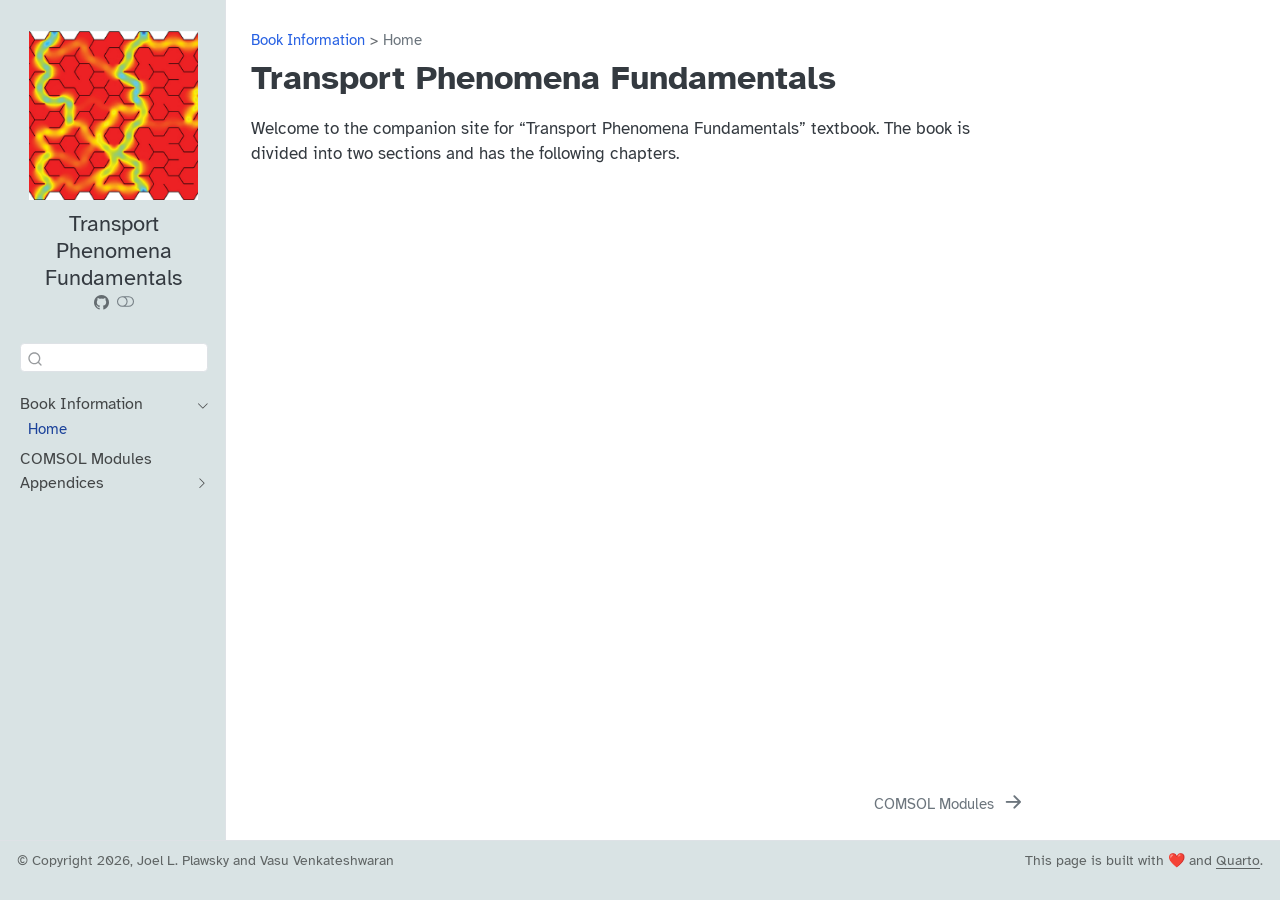
==== index.html @ 92546855 "Deploying to gh-pages from @ TPF-Lab/textbook-companion-site@2891cf1b7a66e565ce8bdfca5b2ec8065f972e6" ====
<!DOCTYPE html>
<html xmlns="http://www.w3.org/1999/xhtml" lang="en" xml:lang="en"><head>

<meta charset="utf-8">
<meta name="generator" content="quarto-1.8.27">

<meta name="viewport" content="width=device-width, initial-scale=1.0, user-scalable=yes">


<title>Transport Phenomena Fundamentals</title>
<style>
code{white-space: pre-wrap;}
span.smallcaps{font-variant: small-caps;}
div.columns{display: flex; gap: min(4vw, 1.5em);}
div.column{flex: auto; overflow-x: auto;}
div.hanging-indent{margin-left: 1.5em; text-indent: -1.5em;}
ul.task-list{list-style: none;}
ul.task-list li input[type="checkbox"] {
  width: 0.8em;
  margin: 0 0.8em 0.2em -1em; /* quarto-specific, see https://github.com/quarto-dev/quarto-cli/issues/4556 */ 
  vertical-align: middle;
}
</style>


<script src="site_libs/quarto-nav/quarto-nav.js"></script>
<script src="site_libs/clipboard/clipboard.min.js"></script>
<script src="site_libs/quarto-search/autocomplete.umd.js"></script>
<script src="site_libs/quarto-search/fuse.min.js"></script>
<script src="site_libs/quarto-search/quarto-search.js"></script>
<meta name="quarto:offset" content="./">
<link href="./comsol-modules.html" rel="next">
<script src="site_libs/quarto-html/quarto.js" type="module"></script>
<script src="site_libs/quarto-html/tabsets/tabsets.js" type="module"></script>
<script src="site_libs/quarto-html/axe/axe-check.js" type="module"></script>
<script src="site_libs/quarto-html/popper.min.js"></script>
<script src="site_libs/quarto-html/tippy.umd.min.js"></script>
<script src="site_libs/quarto-html/anchor.min.js"></script>
<link href="site_libs/quarto-html/tippy.css" rel="stylesheet">
<link href="site_libs/quarto-html/quarto-syntax-highlighting-ed96de9b727972fe78a7b5d16c58bf87.css" rel="stylesheet" class="quarto-color-scheme" id="quarto-text-highlighting-styles">
<link href="site_libs/quarto-html/quarto-syntax-highlighting-dark-4d9afe2b8d18ee9fa5d0d57b5ed4214d.css" rel="stylesheet" class="quarto-color-scheme quarto-color-alternate" id="quarto-text-highlighting-styles">
<link href="site_libs/quarto-html/quarto-syntax-highlighting-ed96de9b727972fe78a7b5d16c58bf87.css" rel="stylesheet" class="quarto-color-scheme-extra" id="quarto-text-highlighting-styles">
<script src="site_libs/bootstrap/bootstrap.min.js"></script>
<link href="site_libs/bootstrap/bootstrap-icons.css" rel="stylesheet">
<link href="site_libs/bootstrap/bootstrap-c2522142cf1666709ed52864dadb5257.min.css" rel="stylesheet" append-hash="true" class="quarto-color-scheme" id="quarto-bootstrap" data-mode="light">
<link href="site_libs/bootstrap/bootstrap-dark-dd92f38795a11cc44db09f8826508d7a.min.css" rel="stylesheet" append-hash="true" class="quarto-color-scheme quarto-color-alternate" id="quarto-bootstrap" data-mode="dark">
<link href="site_libs/bootstrap/bootstrap-c2522142cf1666709ed52864dadb5257.min.css" rel="stylesheet" append-hash="true" class="quarto-color-scheme-extra" id="quarto-bootstrap" data-mode="light">
<script id="quarto-search-options" type="application/json">{
  "location": "sidebar",
  "copy-button": false,
  "collapse-after": 3,
  "panel-placement": "start",
  "type": "textbox",
  "limit": 50,
  "keyboard-shortcut": [
    "f",
    "/",
    "s"
  ],
  "show-item-context": false,
  "language": {
    "search-no-results-text": "No results",
    "search-matching-documents-text": "matching documents",
    "search-copy-link-title": "Copy link to search",
    "search-hide-matches-text": "Hide additional matches",
    "search-more-match-text": "more match in this document",
    "search-more-matches-text": "more matches in this document",
    "search-clear-button-title": "Clear",
    "search-text-placeholder": "",
    "search-detached-cancel-button-title": "Cancel",
    "search-submit-button-title": "Submit",
    "search-label": "Search"
  }
}</script>


<meta property="og:title" content="Transport Phenomena Fundamentals">
<meta property="og:description" content="Companion website for Transport Phenomena Fundamentals textbook.">
<meta property="og:site_name" content="Transport Phenomena Fundamentals">
</head>

<body class="nav-sidebar docked quarto-light"><script id="quarto-html-before-body" type="application/javascript">
    const toggleBodyColorMode = (bsSheetEl) => {
      const mode = bsSheetEl.getAttribute("data-mode");
      const bodyEl = window.document.querySelector("body");
      if (mode === "dark") {
        bodyEl.classList.add("quarto-dark");
        bodyEl.classList.remove("quarto-light");
      } else {
        bodyEl.classList.add("quarto-light");
        bodyEl.classList.remove("quarto-dark");
      }
    }
    const toggleBodyColorPrimary = () => {
      const bsSheetEl = window.document.querySelector("link#quarto-bootstrap:not([rel=disabled-stylesheet])");
      if (bsSheetEl) {
        toggleBodyColorMode(bsSheetEl);
      }
    }
    const setColorSchemeToggle = (alternate) => {
      const toggles = window.document.querySelectorAll('.quarto-color-scheme-toggle');
      for (let i=0; i < toggles.length; i++) {
        const toggle = toggles[i];
        if (toggle) {
          if (alternate) {
            toggle.classList.add("alternate");
          } else {
            toggle.classList.remove("alternate");
          }
        }
      }
    };
    const toggleColorMode = (alternate) => {
      // Switch the stylesheets
      const primaryStylesheets = window.document.querySelectorAll('link.quarto-color-scheme:not(.quarto-color-alternate)');
      const alternateStylesheets = window.document.querySelectorAll('link.quarto-color-scheme.quarto-color-alternate');
      manageTransitions('#quarto-margin-sidebar .nav-link', false);
      if (alternate) {
        // note: dark is layered on light, we don't disable primary!
        enableStylesheet(alternateStylesheets);
        for (const sheetNode of alternateStylesheets) {
          if (sheetNode.id === "quarto-bootstrap") {
            toggleBodyColorMode(sheetNode);
          }
        }
      } else {
        disableStylesheet(alternateStylesheets);
        enableStylesheet(primaryStylesheets)
        toggleBodyColorPrimary();
      }
      manageTransitions('#quarto-margin-sidebar .nav-link', true);
      // Switch the toggles
      setColorSchemeToggle(alternate)
      // Hack to workaround the fact that safari doesn't
      // properly recolor the scrollbar when toggling (#1455)
      if (navigator.userAgent.indexOf('Safari') > 0 && navigator.userAgent.indexOf('Chrome') == -1) {
        manageTransitions("body", false);
        window.scrollTo(0, 1);
        setTimeout(() => {
          window.scrollTo(0, 0);
          manageTransitions("body", true);
        }, 40);
      }
    }
    const disableStylesheet = (stylesheets) => {
      for (let i=0; i < stylesheets.length; i++) {
        const stylesheet = stylesheets[i];
        stylesheet.rel = 'disabled-stylesheet';
      }
    }
    const enableStylesheet = (stylesheets) => {
      for (let i=0; i < stylesheets.length; i++) {
        const stylesheet = stylesheets[i];
        if(stylesheet.rel !== 'stylesheet') { // for Chrome, which will still FOUC without this check
          stylesheet.rel = 'stylesheet';
        }
      }
    }
    const manageTransitions = (selector, allowTransitions) => {
      const els = window.document.querySelectorAll(selector);
      for (let i=0; i < els.length; i++) {
        const el = els[i];
        if (allowTransitions) {
          el.classList.remove('notransition');
        } else {
          el.classList.add('notransition');
        }
      }
    }
    const isFileUrl = () => {
      return window.location.protocol === 'file:';
    }
    const hasAlternateSentinel = () => {
      let styleSentinel = getColorSchemeSentinel();
      if (styleSentinel !== null) {
        return styleSentinel === "alternate";
      } else {
        return false;
      }
    }
    const setStyleSentinel = (alternate) => {
      const value = alternate ? "alternate" : "default";
      if (!isFileUrl()) {
        window.localStorage.setItem("quarto-color-scheme", value);
      } else {
        localAlternateSentinel = value;
      }
    }
    const getColorSchemeSentinel = () => {
      if (!isFileUrl()) {
        const storageValue = window.localStorage.getItem("quarto-color-scheme");
        return storageValue != null ? storageValue : localAlternateSentinel;
      } else {
        return localAlternateSentinel;
      }
    }
    const toggleGiscusIfUsed = (isAlternate, darkModeDefault) => {
      const baseTheme = document.querySelector('#giscus-base-theme')?.value ?? 'light';
      const alternateTheme = document.querySelector('#giscus-alt-theme')?.value ?? 'dark';
      let newTheme = '';
      if(authorPrefersDark) {
        newTheme = isAlternate ? baseTheme : alternateTheme;
      } else {
        newTheme = isAlternate ? alternateTheme : baseTheme;
      }
      const changeGiscusTheme = () => {
        // From: https://github.com/giscus/giscus/issues/336
        const sendMessage = (message) => {
          const iframe = document.querySelector('iframe.giscus-frame');
          if (!iframe) return;
          iframe.contentWindow.postMessage({ giscus: message }, 'https://giscus.app');
        }
        sendMessage({
          setConfig: {
            theme: newTheme
          }
        });
      }
      const isGiscussLoaded = window.document.querySelector('iframe.giscus-frame') !== null;
      if (isGiscussLoaded) {
        changeGiscusTheme();
      }
    };
    const authorPrefersDark = false;
    const darkModeDefault = authorPrefersDark;
      document.querySelector('link#quarto-text-highlighting-styles.quarto-color-scheme-extra').rel = 'disabled-stylesheet';
      document.querySelector('link#quarto-bootstrap.quarto-color-scheme-extra').rel = 'disabled-stylesheet';
    let localAlternateSentinel = darkModeDefault ? 'alternate' : 'default';
    // Dark / light mode switch
    window.quartoToggleColorScheme = () => {
      // Read the current dark / light value
      let toAlternate = !hasAlternateSentinel();
      toggleColorMode(toAlternate);
      setStyleSentinel(toAlternate);
      toggleGiscusIfUsed(toAlternate, darkModeDefault);
      window.dispatchEvent(new Event('resize'));
    };
    // Switch to dark mode if need be
    if (hasAlternateSentinel()) {
      toggleColorMode(true);
    } else {
      toggleColorMode(false);
    }
  </script>

<div id="quarto-search-results"></div>
  <header id="quarto-header" class="headroom fixed-top">
  <nav class="quarto-secondary-nav">
    <div class="container-fluid d-flex">
      <button type="button" class="quarto-btn-toggle btn" data-bs-toggle="collapse" role="button" data-bs-target=".quarto-sidebar-collapse-item" aria-controls="quarto-sidebar" aria-expanded="false" aria-label="Toggle sidebar navigation" onclick="if (window.quartoToggleHeadroom) { window.quartoToggleHeadroom(); }">
        <i class="bi bi-layout-text-sidebar-reverse"></i>
      </button>
        <nav class="quarto-page-breadcrumbs" aria-label="breadcrumb"><ol class="breadcrumb"><li class="breadcrumb-item"><a href="./index.html">Book Information</a></li><li class="breadcrumb-item"><a href="./index.html">Home</a></li></ol></nav>
        <a class="flex-grow-1" role="navigation" data-bs-toggle="collapse" data-bs-target=".quarto-sidebar-collapse-item" aria-controls="quarto-sidebar" aria-expanded="false" aria-label="Toggle sidebar navigation" onclick="if (window.quartoToggleHeadroom) { window.quartoToggleHeadroom(); }">      
        </a>
      <button type="button" class="btn quarto-search-button" aria-label="Search" onclick="window.quartoOpenSearch();">
        <i class="bi bi-search"></i>
      </button>
    </div>
  </nav>
</header>
<!-- content -->
<div id="quarto-content" class="quarto-container page-columns page-rows-contents page-layout-article">
<!-- sidebar -->
  <nav id="quarto-sidebar" class="sidebar collapse collapse-horizontal quarto-sidebar-collapse-item sidebar-navigation docked overflow-auto">
    <div class="pt-lg-2 mt-2 text-center sidebar-header sidebar-header-stacked">
      <a href="./index.html" class="sidebar-logo-link">
      <img src="./images/logo.png" alt="" class="sidebar-logo light-content py-0 d-lg-inline d-none">
      <img src="./images/logo.png" alt="" class="sidebar-logo dark-content py-0 d-lg-inline d-none">
      </a>
    <div class="sidebar-title mb-0 py-0">
      <a href="./">Transport Phenomena Fundamentals</a> 
        <div class="sidebar-tools-main">
    <a href="https://github.com/TPF-Lab/textbook-companion-site" title="GitHub Site" class="quarto-navigation-tool px-1" aria-label="GitHub Site"><i class="bi bi-github"></i></a>
  <a href="" class="quarto-color-scheme-toggle quarto-navigation-tool  px-1" onclick="window.quartoToggleColorScheme(); return false;" title="Toggle dark mode"><i class="bi"></i></a>
</div>
    </div>
      </div>
        <div class="mt-2 flex-shrink-0 align-items-center">
        <div class="sidebar-search">
        <div id="quarto-search" class="" title="Search"></div>
        </div>
        </div>
    <div class="sidebar-menu-container"> 
    <ul class="list-unstyled mt-1">
        <li class="sidebar-item sidebar-item-section">
      <div class="sidebar-item-container"> 
            <a class="sidebar-item-text sidebar-link text-start" data-bs-toggle="collapse" data-bs-target="#quarto-sidebar-section-1" role="navigation" aria-expanded="true">
 <span class="menu-text">Book Information</span></a>
          <a class="sidebar-item-toggle text-start" data-bs-toggle="collapse" data-bs-target="#quarto-sidebar-section-1" role="navigation" aria-expanded="true" aria-label="Toggle section">
            <i class="bi bi-chevron-right ms-2"></i>
          </a> 
      </div>
      <ul id="quarto-sidebar-section-1" class="collapse list-unstyled sidebar-section depth1 show">  
          <li class="sidebar-item">
  <div class="sidebar-item-container"> 
  <a href="./index.html" class="sidebar-item-text sidebar-link active">
 <span class="menu-text">Home</span></a>
  </div>
</li>
      </ul>
  </li>
        <li class="sidebar-item">
  <div class="sidebar-item-container"> 
  <a href="./comsol-modules.html" class="sidebar-item-text sidebar-link">
 <span class="menu-text">COMSOL Modules</span></a>
  </div>
</li>
        <li class="sidebar-item sidebar-item-section">
      <div class="sidebar-item-container"> 
            <a class="sidebar-item-text sidebar-link text-start collapsed" data-bs-toggle="collapse" data-bs-target="#quarto-sidebar-section-2" role="navigation" aria-expanded="false">
 <span class="menu-text">Appendices</span></a>
          <a class="sidebar-item-toggle text-start collapsed" data-bs-toggle="collapse" data-bs-target="#quarto-sidebar-section-2" role="navigation" aria-expanded="false" aria-label="Toggle section">
            <i class="bi bi-chevron-right ms-2"></i>
          </a> 
      </div>
      <ul id="quarto-sidebar-section-2" class="collapse list-unstyled sidebar-section depth1 ">  
          <li class="sidebar-item">
  <div class="sidebar-item-container"> 
  <a href="./appendices/appendix-a.html" class="sidebar-item-text sidebar-link">
 <span class="menu-text">Appendix A - Test Appendix</span></a>
  </div>
</li>
      </ul>
  </li>
    </ul>
    </div>
</nav>
<div id="quarto-sidebar-glass" class="quarto-sidebar-collapse-item" data-bs-toggle="collapse" data-bs-target=".quarto-sidebar-collapse-item"></div>
<!-- margin-sidebar -->
    <div id="quarto-margin-sidebar" class="sidebar margin-sidebar zindex-bottom">
        
    </div>
<!-- main -->
<main class="content" id="quarto-document-content">


<header id="title-block-header" class="quarto-title-block default"><nav class="quarto-page-breadcrumbs quarto-title-breadcrumbs d-none d-lg-block" aria-label="breadcrumb"><ol class="breadcrumb"><li class="breadcrumb-item"><a href="./index.html">Book Information</a></li><li class="breadcrumb-item"><a href="./index.html">Home</a></li></ol></nav>
<div class="quarto-title">
<h1 class="title">Transport Phenomena Fundamentals</h1>
</div>



<div class="quarto-title-meta">

    
  
    
  </div>
  


</header>


<p>Welcome to the companion site for “Transport Phenomena Fundamentals” textbook. The book is divided into two sections and has the following chapters.</p>
<!-- ::: column-screen-inset-right -->
<!-- |  Chap                           | Date                          | -->
<!-- |:-------------------------------:|-------------------------------| -->
<!-- |  [1](/chapters/chapter-1.html)  |                               | -->
<!-- |  [2](/chapters/chapter-2.html)  |                               | -->
<!-- |  [3](/chapters/chapter-3.html)  |                               | -->
<!-- |  [4](/chapters/chapter-4.html)  |                               | -->
<!-- |  [5](/chapters/chapter-5.html)  |                               | -->
<!-- |  [6](/chapters/chapter-6.html)  |                               | -->
<!-- |  [7](/chapters/chapter-7.html)  |                               | -->
<!-- |  [8](/chapters/chapter-8.html)  |                               | -->
<!-- |  [9](/chapters/chapter-9.html)  |                               | -->
<!-- | [10](/chapters/chapter-10.html) |                               | -->
<!-- | [11](/chapters/chapter-11.html) |                               | -->
<!-- | [12](/chapters/chapter-12.html) |                               | -->
<!-- | [13](/chapters/chapter-13.html) |                               | -->
<!-- | [14](/chapters/chapter-14.html) |                               | -->
<!-- | [15](/chapters/chapter-15.html) |                               | -->
<!-- | [16](/chapters/chapter-16.html) |                               | -->



</main> <!-- /main -->
<script id="quarto-html-after-body" type="application/javascript">
  window.document.addEventListener("DOMContentLoaded", function (event) {
    // Ensure there is a toggle, if there isn't float one in the top right
    if (window.document.querySelector('.quarto-color-scheme-toggle') === null) {
      const a = window.document.createElement('a');
      a.classList.add('top-right');
      a.classList.add('quarto-color-scheme-toggle');
      a.href = "";
      a.onclick = function() { try { window.quartoToggleColorScheme(); } catch {} return false; };
      const i = window.document.createElement("i");
      i.classList.add('bi');
      a.appendChild(i);
      window.document.body.appendChild(a);
    }
    setColorSchemeToggle(hasAlternateSentinel())
    const icon = "";
    const anchorJS = new window.AnchorJS();
    anchorJS.options = {
      placement: 'right',
      icon: icon
    };
    anchorJS.add('.anchored');
    const isCodeAnnotation = (el) => {
      for (const clz of el.classList) {
        if (clz.startsWith('code-annotation-')) {                     
          return true;
        }
      }
      return false;
    }
    const onCopySuccess = function(e) {
      // button target
      const button = e.trigger;
      // don't keep focus
      button.blur();
      // flash "checked"
      button.classList.add('code-copy-button-checked');
      var currentTitle = button.getAttribute("title");
      button.setAttribute("title", "Copied!");
      let tooltip;
      if (window.bootstrap) {
        button.setAttribute("data-bs-toggle", "tooltip");
        button.setAttribute("data-bs-placement", "left");
        button.setAttribute("data-bs-title", "Copied!");
        tooltip = new bootstrap.Tooltip(button, 
          { trigger: "manual", 
            customClass: "code-copy-button-tooltip",
            offset: [0, -8]});
        tooltip.show();    
      }
      setTimeout(function() {
        if (tooltip) {
          tooltip.hide();
          button.removeAttribute("data-bs-title");
          button.removeAttribute("data-bs-toggle");
          button.removeAttribute("data-bs-placement");
        }
        button.setAttribute("title", currentTitle);
        button.classList.remove('code-copy-button-checked');
      }, 1000);
      // clear code selection
      e.clearSelection();
    }
    const getTextToCopy = function(trigger) {
      const outerScaffold = trigger.parentElement.cloneNode(true);
      const codeEl = outerScaffold.querySelector('code');
      for (const childEl of codeEl.children) {
        if (isCodeAnnotation(childEl)) {
          childEl.remove();
        }
      }
      return codeEl.innerText;
    }
    const clipboard = new window.ClipboardJS('.code-copy-button:not([data-in-quarto-modal])', {
      text: getTextToCopy
    });
    clipboard.on('success', onCopySuccess);
    if (window.document.getElementById('quarto-embedded-source-code-modal')) {
      const clipboardModal = new window.ClipboardJS('.code-copy-button[data-in-quarto-modal]', {
        text: getTextToCopy,
        container: window.document.getElementById('quarto-embedded-source-code-modal')
      });
      clipboardModal.on('success', onCopySuccess);
    }
      var localhostRegex = new RegExp(/^(?:http|https):\/\/localhost\:?[0-9]*\//);
      var mailtoRegex = new RegExp(/^mailto:/);
        var filterRegex = new RegExp("https:\/\/tpf-site\.github\.io\/website\/");
      var isInternal = (href) => {
          return filterRegex.test(href) || localhostRegex.test(href) || mailtoRegex.test(href);
      }
      // Inspect non-navigation links and adorn them if external
     var links = window.document.querySelectorAll('a[href]:not(.nav-link):not(.navbar-brand):not(.toc-action):not(.sidebar-link):not(.sidebar-item-toggle):not(.pagination-link):not(.no-external):not([aria-hidden]):not(.dropdown-item):not(.quarto-navigation-tool):not(.about-link)');
      for (var i=0; i<links.length; i++) {
        const link = links[i];
        if (!isInternal(link.href)) {
          // undo the damage that might have been done by quarto-nav.js in the case of
          // links that we want to consider external
          if (link.dataset.originalHref !== undefined) {
            link.href = link.dataset.originalHref;
          }
        }
      }
    function tippyHover(el, contentFn, onTriggerFn, onUntriggerFn) {
      const config = {
        allowHTML: true,
        maxWidth: 500,
        delay: 100,
        arrow: false,
        appendTo: function(el) {
            return el.parentElement;
        },
        interactive: true,
        interactiveBorder: 10,
        theme: 'quarto',
        placement: 'bottom-start',
      };
      if (contentFn) {
        config.content = contentFn;
      }
      if (onTriggerFn) {
        config.onTrigger = onTriggerFn;
      }
      if (onUntriggerFn) {
        config.onUntrigger = onUntriggerFn;
      }
      window.tippy(el, config); 
    }
    const noterefs = window.document.querySelectorAll('a[role="doc-noteref"]');
    for (var i=0; i<noterefs.length; i++) {
      const ref = noterefs[i];
      tippyHover(ref, function() {
        // use id or data attribute instead here
        let href = ref.getAttribute('data-footnote-href') || ref.getAttribute('href');
        try { href = new URL(href).hash; } catch {}
        const id = href.replace(/^#\/?/, "");
        const note = window.document.getElementById(id);
        if (note) {
          return note.innerHTML;
        } else {
          return "";
        }
      });
    }
    const xrefs = window.document.querySelectorAll('a.quarto-xref');
    const processXRef = (id, note) => {
      // Strip column container classes
      const stripColumnClz = (el) => {
        el.classList.remove("page-full", "page-columns");
        if (el.children) {
          for (const child of el.children) {
            stripColumnClz(child);
          }
        }
      }
      stripColumnClz(note)
      if (id === null || id.startsWith('sec-')) {
        // Special case sections, only their first couple elements
        const container = document.createElement("div");
        if (note.children && note.children.length > 2) {
          container.appendChild(note.children[0].cloneNode(true));
          for (let i = 1; i < note.children.length; i++) {
            const child = note.children[i];
            if (child.tagName === "P" && child.innerText === "") {
              continue;
            } else {
              container.appendChild(child.cloneNode(true));
              break;
            }
          }
          if (window.Quarto?.typesetMath) {
            window.Quarto.typesetMath(container);
          }
          return container.innerHTML
        } else {
          if (window.Quarto?.typesetMath) {
            window.Quarto.typesetMath(note);
          }
          return note.innerHTML;
        }
      } else {
        // Remove any anchor links if they are present
        const anchorLink = note.querySelector('a.anchorjs-link');
        if (anchorLink) {
          anchorLink.remove();
        }
        if (window.Quarto?.typesetMath) {
          window.Quarto.typesetMath(note);
        }
        if (note.classList.contains("callout")) {
          return note.outerHTML;
        } else {
          return note.innerHTML;
        }
      }
    }
    for (var i=0; i<xrefs.length; i++) {
      const xref = xrefs[i];
      tippyHover(xref, undefined, function(instance) {
        instance.disable();
        let url = xref.getAttribute('href');
        let hash = undefined; 
        if (url.startsWith('#')) {
          hash = url;
        } else {
          try { hash = new URL(url).hash; } catch {}
        }
        if (hash) {
          const id = hash.replace(/^#\/?/, "");
          const note = window.document.getElementById(id);
          if (note !== null) {
            try {
              const html = processXRef(id, note.cloneNode(true));
              instance.setContent(html);
            } finally {
              instance.enable();
              instance.show();
            }
          } else {
            // See if we can fetch this
            fetch(url.split('#')[0])
            .then(res => res.text())
            .then(html => {
              const parser = new DOMParser();
              const htmlDoc = parser.parseFromString(html, "text/html");
              const note = htmlDoc.getElementById(id);
              if (note !== null) {
                const html = processXRef(id, note);
                instance.setContent(html);
              } 
            }).finally(() => {
              instance.enable();
              instance.show();
            });
          }
        } else {
          // See if we can fetch a full url (with no hash to target)
          // This is a special case and we should probably do some content thinning / targeting
          fetch(url)
          .then(res => res.text())
          .then(html => {
            const parser = new DOMParser();
            const htmlDoc = parser.parseFromString(html, "text/html");
            const note = htmlDoc.querySelector('main.content');
            if (note !== null) {
              // This should only happen for chapter cross references
              // (since there is no id in the URL)
              // remove the first header
              if (note.children.length > 0 && note.children[0].tagName === "HEADER") {
                note.children[0].remove();
              }
              const html = processXRef(null, note);
              instance.setContent(html);
            } 
          }).finally(() => {
            instance.enable();
            instance.show();
          });
        }
      }, function(instance) {
      });
    }
        let selectedAnnoteEl;
        const selectorForAnnotation = ( cell, annotation) => {
          let cellAttr = 'data-code-cell="' + cell + '"';
          let lineAttr = 'data-code-annotation="' +  annotation + '"';
          const selector = 'span[' + cellAttr + '][' + lineAttr + ']';
          return selector;
        }
        const selectCodeLines = (annoteEl) => {
          const doc = window.document;
          const targetCell = annoteEl.getAttribute("data-target-cell");
          const targetAnnotation = annoteEl.getAttribute("data-target-annotation");
          const annoteSpan = window.document.querySelector(selectorForAnnotation(targetCell, targetAnnotation));
          const lines = annoteSpan.getAttribute("data-code-lines").split(",");
          const lineIds = lines.map((line) => {
            return targetCell + "-" + line;
          })
          let top = null;
          let height = null;
          let parent = null;
          if (lineIds.length > 0) {
              //compute the position of the single el (top and bottom and make a div)
              const el = window.document.getElementById(lineIds[0]);
              top = el.offsetTop;
              height = el.offsetHeight;
              parent = el.parentElement.parentElement;
            if (lineIds.length > 1) {
              const lastEl = window.document.getElementById(lineIds[lineIds.length - 1]);
              const bottom = lastEl.offsetTop + lastEl.offsetHeight;
              height = bottom - top;
            }
            if (top !== null && height !== null && parent !== null) {
              // cook up a div (if necessary) and position it 
              let div = window.document.getElementById("code-annotation-line-highlight");
              if (div === null) {
                div = window.document.createElement("div");
                div.setAttribute("id", "code-annotation-line-highlight");
                div.style.position = 'absolute';
                parent.appendChild(div);
              }
              div.style.top = top - 2 + "px";
              div.style.height = height + 4 + "px";
              div.style.left = 0;
              let gutterDiv = window.document.getElementById("code-annotation-line-highlight-gutter");
              if (gutterDiv === null) {
                gutterDiv = window.document.createElement("div");
                gutterDiv.setAttribute("id", "code-annotation-line-highlight-gutter");
                gutterDiv.style.position = 'absolute';
                const codeCell = window.document.getElementById(targetCell);
                const gutter = codeCell.querySelector('.code-annotation-gutter');
                gutter.appendChild(gutterDiv);
              }
              gutterDiv.style.top = top - 2 + "px";
              gutterDiv.style.height = height + 4 + "px";
            }
            selectedAnnoteEl = annoteEl;
          }
        };
        const unselectCodeLines = () => {
          const elementsIds = ["code-annotation-line-highlight", "code-annotation-line-highlight-gutter"];
          elementsIds.forEach((elId) => {
            const div = window.document.getElementById(elId);
            if (div) {
              div.remove();
            }
          });
          selectedAnnoteEl = undefined;
        };
          // Handle positioning of the toggle
      window.addEventListener(
        "resize",
        throttle(() => {
          elRect = undefined;
          if (selectedAnnoteEl) {
            selectCodeLines(selectedAnnoteEl);
          }
        }, 10)
      );
      function throttle(fn, ms) {
      let throttle = false;
      let timer;
        return (...args) => {
          if(!throttle) { // first call gets through
              fn.apply(this, args);
              throttle = true;
          } else { // all the others get throttled
              if(timer) clearTimeout(timer); // cancel #2
              timer = setTimeout(() => {
                fn.apply(this, args);
                timer = throttle = false;
              }, ms);
          }
        };
      }
        // Attach click handler to the DT
        const annoteDls = window.document.querySelectorAll('dt[data-target-cell]');
        for (const annoteDlNode of annoteDls) {
          annoteDlNode.addEventListener('click', (event) => {
            const clickedEl = event.target;
            if (clickedEl !== selectedAnnoteEl) {
              unselectCodeLines();
              const activeEl = window.document.querySelector('dt[data-target-cell].code-annotation-active');
              if (activeEl) {
                activeEl.classList.remove('code-annotation-active');
              }
              selectCodeLines(clickedEl);
              clickedEl.classList.add('code-annotation-active');
            } else {
              // Unselect the line
              unselectCodeLines();
              clickedEl.classList.remove('code-annotation-active');
            }
          });
        }
    const findCites = (el) => {
      const parentEl = el.parentElement;
      if (parentEl) {
        const cites = parentEl.dataset.cites;
        if (cites) {
          return {
            el,
            cites: cites.split(' ')
          };
        } else {
          return findCites(el.parentElement)
        }
      } else {
        return undefined;
      }
    };
    var bibliorefs = window.document.querySelectorAll('a[role="doc-biblioref"]');
    for (var i=0; i<bibliorefs.length; i++) {
      const ref = bibliorefs[i];
      const citeInfo = findCites(ref);
      if (citeInfo) {
        tippyHover(citeInfo.el, function() {
          var popup = window.document.createElement('div');
          citeInfo.cites.forEach(function(cite) {
            var citeDiv = window.document.createElement('div');
            citeDiv.classList.add('hanging-indent');
            citeDiv.classList.add('csl-entry');
            var biblioDiv = window.document.getElementById('ref-' + cite);
            if (biblioDiv) {
              citeDiv.innerHTML = biblioDiv.innerHTML;
            }
            popup.appendChild(citeDiv);
          });
          return popup.innerHTML;
        });
      }
    }
  });
  </script>
<nav class="page-navigation">
  <div class="nav-page nav-page-previous">
  </div>
  <div class="nav-page nav-page-next">
      <a href="./comsol-modules.html" class="pagination-link" aria-label="COMSOL Modules">
        <span class="nav-page-text">COMSOL Modules</span> <i class="bi bi-arrow-right-short"></i>
      </a>
  </div>
</nav>
</div> <!-- /content -->
<footer class="footer">
  <div class="nav-footer">
    <div class="nav-footer-left">
<p>© Copyright 2026, Joel L. Plawsky and Vasu Venkateshwaran</p>
</div>   
    <div class="nav-footer-center">
      &nbsp;
    </div>
    <div class="nav-footer-right">
<p>This page is built with ❤️ and <a href="https://quarto.org/">Quarto</a>.</p>
</div>
  </div>
</footer>




</body></html>
---- site_libs/quarto-html/tippy.css ----
.tippy-box[data-animation=fade][data-state=hidden]{opacity:0}[data-tippy-root]{max-width:calc(100vw - 10px)}.tippy-box{position:relative;background-color:#333;color:#fff;border-radius:4px;font-size:14px;line-height:1.4;white-space:normal;outline:0;transition-property:transform,visibility,opacity}.tippy-box[data-placement^=top]>.tippy-arrow{bottom:0}.tippy-box[data-placement^=top]>.tippy-arrow:before{bottom:-7px;left:0;border-width:8px 8px 0;border-top-color:initial;transform-origin:center top}.tippy-box[data-placement^=bottom]>.tippy-arrow{top:0}.tippy-box[data-placement^=bottom]>.tippy-arrow:before{top:-7px;left:0;border-width:0 8px 8px;border-bottom-color:initial;transform-origin:center bottom}.tippy-box[data-placement^=left]>.tippy-arrow{right:0}.tippy-box[data-placement^=left]>.tippy-arrow:before{border-width:8px 0 8px 8px;border-left-color:initial;right:-7px;transform-origin:center left}.tippy-box[data-placement^=right]>.tippy-arrow{left:0}.tippy-box[data-placement^=right]>.tippy-arrow:before{left:-7px;border-width:8px 8px 8px 0;border-right-color:initial;transform-origin:center right}.tippy-box[data-inertia][data-state=visible]{transition-timing-function:cubic-bezier(.54,1.5,.38,1.11)}.tippy-arrow{width:16px;height:16px;color:#333}.tippy-arrow:before{content:"";position:absolute;border-color:transparent;border-style:solid}.tippy-content{position:relative;padding:5px 9px;z-index:1}
---- site_libs/quarto-html/quarto-syntax-highlighting-ed96de9b727972fe78a7b5d16c58bf87.css ----
/* quarto syntax highlight colors */
:root {
  --quarto-hl-ot-color: #003B4F;
  --quarto-hl-at-color: #657422;
  --quarto-hl-ss-color: #20794D;
  --quarto-hl-an-color: #5E5E5E;
  --quarto-hl-fu-color: #4758AB;
  --quarto-hl-st-color: #20794D;
  --quarto-hl-cf-color: #003B4F;
  --quarto-hl-op-color: #5E5E5E;
  --quarto-hl-er-color: #AD0000;
  --quarto-hl-bn-color: #AD0000;
  --quarto-hl-al-color: #AD0000;
  --quarto-hl-va-color: #111111;
  --quarto-hl-bu-color: inherit;
  --quarto-hl-ex-color: inherit;
  --quarto-hl-pp-color: #AD0000;
  --quarto-hl-in-color: #5E5E5E;
  --quarto-hl-vs-color: #20794D;
  --quarto-hl-wa-color: #5E5E5E;
  --quarto-hl-do-color: #5E5E5E;
  --quarto-hl-im-color: #00769E;
  --quarto-hl-ch-color: #20794D;
  --quarto-hl-dt-color: #AD0000;
  --quarto-hl-fl-color: #AD0000;
  --quarto-hl-co-color: #5E5E5E;
  --quarto-hl-cv-color: #5E5E5E;
  --quarto-hl-cn-color: #8f5902;
  --quarto-hl-sc-color: #5E5E5E;
  --quarto-hl-dv-color: #AD0000;
  --quarto-hl-kw-color: #003B4F;
}

/* other quarto variables */
:root {
  --quarto-font-monospace: SFMono-Regular, Menlo, Monaco, Consolas, "Liberation Mono", "Courier New", monospace;
}

/* syntax highlight based on Pandoc's rules */
pre > code.sourceCode > span {
  color: #003B4F;
}

code.sourceCode > span {
  color: #003B4F;
}

div.sourceCode,
div.sourceCode pre.sourceCode {
  color: #003B4F;
}

/* Normal */
code span {
  color: #003B4F;
}

/* Alert */
code span.al {
  color: #AD0000;
  font-style: inherit;
}

/* Annotation */
code span.an {
  color: #5E5E5E;
  font-style: inherit;
}

/* Attribute */
code span.at {
  color: #657422;
  font-style: inherit;
}

/* BaseN */
code span.bn {
  color: #AD0000;
  font-style: inherit;
}

/* BuiltIn */
code span.bu {
  font-style: inherit;
}

/* ControlFlow */
code span.cf {
  color: #003B4F;
  font-weight: bold;
  font-style: inherit;
}

/* Char */
code span.ch {
  color: #20794D;
  font-style: inherit;
}

/* Constant */
code span.cn {
  color: #8f5902;
  font-style: inherit;
}

/* Comment */
code span.co {
  color: #5E5E5E;
  font-style: inherit;
}

/* CommentVar */
code span.cv {
  color: #5E5E5E;
  font-style: italic;
}

/* Documentation */
code span.do {
  color: #5E5E5E;
  font-style: italic;
}

/* DataType */
code span.dt {
  color: #AD0000;
  font-style: inherit;
}

/* DecVal */
code span.dv {
  color: #AD0000;
  font-style: inherit;
}

/* Error */
code span.er {
  color: #AD0000;
  font-style: inherit;
}

/* Extension */
code span.ex {
  font-style: inherit;
}

/* Float */
code span.fl {
  color: #AD0000;
  font-style: inherit;
}

/* Function */
code span.fu {
  color: #4758AB;
  font-style: inherit;
}

/* Import */
code span.im {
  color: #00769E;
  font-style: inherit;
}

/* Information */
code span.in {
  color: #5E5E5E;
  font-style: inherit;
}

/* Keyword */
code span.kw {
  color: #003B4F;
  font-weight: bold;
  font-style: inherit;
}

/* Operator */
code span.op {
  color: #5E5E5E;
  font-style: inherit;
}

/* Other */
code span.ot {
  color: #003B4F;
  font-style: inherit;
}

/* Preprocessor */
code span.pp {
  color: #AD0000;
  font-style: inherit;
}

/* SpecialChar */
code span.sc {
  color: #5E5E5E;
  font-style: inherit;
}

/* SpecialString */
code span.ss {
  color: #20794D;
  font-style: inherit;
}

/* String */
code span.st {
  color: #20794D;
  font-style: inherit;
}

/* Variable */
code span.va {
  color: #111111;
  font-style: inherit;
}

/* VerbatimString */
code span.vs {
  color: #20794D;
  font-style: inherit;
}

/* Warning */
code span.wa {
  color: #5E5E5E;
  font-style: italic;
}

.prevent-inlining {
  content: "</";
}

/*# sourceMappingURL=0920dd6d7437995b8cdf7429764427b1.css.map */
---- site_libs/quarto-html/quarto-syntax-highlighting-dark-4d9afe2b8d18ee9fa5d0d57b5ed4214d.css ----
/* quarto syntax highlight colors */
:root {
  --quarto-hl-al-color: #f07178;
  --quarto-hl-an-color: #d4d0ab;
  --quarto-hl-at-color: #00e0e0;
  --quarto-hl-bn-color: #d4d0ab;
  --quarto-hl-bu-color: #abe338;
  --quarto-hl-ch-color: #abe338;
  --quarto-hl-co-color: #f8f8f2;
  --quarto-hl-cv-color: #ffd700;
  --quarto-hl-cn-color: #ffd700;
  --quarto-hl-cf-color: #ffa07a;
  --quarto-hl-dt-color: #ffa07a;
  --quarto-hl-dv-color: #d4d0ab;
  --quarto-hl-do-color: #f8f8f2;
  --quarto-hl-er-color: #f07178;
  --quarto-hl-ex-color: #00e0e0;
  --quarto-hl-fl-color: #d4d0ab;
  --quarto-hl-fu-color: #ffa07a;
  --quarto-hl-im-color: #abe338;
  --quarto-hl-in-color: #d4d0ab;
  --quarto-hl-kw-color: #ffa07a;
  --quarto-hl-op-color: #ffa07a;
  --quarto-hl-ot-color: #00e0e0;
  --quarto-hl-pp-color: #dcc6e0;
  --quarto-hl-re-color: #00e0e0;
  --quarto-hl-sc-color: #abe338;
  --quarto-hl-ss-color: #abe338;
  --quarto-hl-st-color: #abe338;
  --quarto-hl-va-color: #00e0e0;
  --quarto-hl-vs-color: #abe338;
  --quarto-hl-wa-color: #dcc6e0;
}

/* other quarto variables */
:root {
  --quarto-font-monospace: SFMono-Regular, Menlo, Monaco, Consolas, "Liberation Mono", "Courier New", monospace;
}

/* syntax highlight based on Pandoc's rules */
pre > code.sourceCode > span {
  color: #f8f8f2;
}

code.sourceCode > span {
  color: #f8f8f2;
}

div.sourceCode,
div.sourceCode pre.sourceCode {
  color: #f8f8f2;
}

/* Normal */
code span {
  color: #f8f8f2;
}

/* Alert */
code span.al {
  color: #f07178;
}

/* Annotation */
code span.an {
  color: #d4d0ab;
}

/* Attribute */
code span.at {
  color: #00e0e0;
}

/* BaseN */
code span.bn {
  color: #d4d0ab;
}

/* BuiltIn */
code span.bu {
  color: #abe338;
}

/* ControlFlow */
code span.cf {
  font-weight: bold;
  color: #ffa07a;
}

/* Char */
code span.ch {
  color: #abe338;
}

/* Constant */
code span.cn {
  color: #ffd700;
}

/* Comment */
code span.co {
  font-style: italic;
  color: #f8f8f2;
}

/* CommentVar */
code span.cv {
  color: #ffd700;
}

/* Documentation */
code span.do {
  color: #f8f8f2;
}

/* DataType */
code span.dt {
  color: #ffa07a;
}

/* DecVal */
code span.dv {
  color: #d4d0ab;
}

/* Error */
code span.er {
  color: #f07178;
  text-decoration: underline;
}

/* Extension */
code span.ex {
  font-weight: bold;
  color: #00e0e0;
}

/* Float */
code span.fl {
  color: #d4d0ab;
}

/* Function */
code span.fu {
  color: #ffa07a;
}

/* Import */
code span.im {
  color: #abe338;
}

/* Information */
code span.in {
  color: #d4d0ab;
}

/* Keyword */
code span.kw {
  font-weight: bold;
  color: #ffa07a;
}

/* Operator */
code span.op {
  color: #ffa07a;
}

/* Other */
code span.ot {
  color: #00e0e0;
}

/* Preprocessor */
code span.pp {
  color: #dcc6e0;
}

/* RegionMarker */
code span.re {
  background-color: #f8f8f2;
  color: #00e0e0;
}

/* SpecialChar */
code span.sc {
  color: #abe338;
}

/* SpecialString */
code span.ss {
  color: #abe338;
}

/* String */
code span.st {
  color: #abe338;
}

/* Variable */
code span.va {
  color: #00e0e0;
}

/* VerbatimString */
code span.vs {
  color: #abe338;
}

/* Warning */
code span.wa {
  color: #dcc6e0;
}

.prevent-inlining {
  content: "</";
}

/*# sourceMappingURL=86edf53ecdff796acf02dbceed379426.css.map */
---- site_libs/quarto-html/quarto-syntax-highlighting-ed96de9b727972fe78a7b5d16c58bf87.css ----
/* quarto syntax highlight colors */
:root {
  --quarto-hl-ot-color: #003B4F;
  --quarto-hl-at-color: #657422;
  --quarto-hl-ss-color: #20794D;
  --quarto-hl-an-color: #5E5E5E;
  --quarto-hl-fu-color: #4758AB;
  --quarto-hl-st-color: #20794D;
  --quarto-hl-cf-color: #003B4F;
  --quarto-hl-op-color: #5E5E5E;
  --quarto-hl-er-color: #AD0000;
  --quarto-hl-bn-color: #AD0000;
  --quarto-hl-al-color: #AD0000;
  --quarto-hl-va-color: #111111;
  --quarto-hl-bu-color: inherit;
  --quarto-hl-ex-color: inherit;
  --quarto-hl-pp-color: #AD0000;
  --quarto-hl-in-color: #5E5E5E;
  --quarto-hl-vs-color: #20794D;
  --quarto-hl-wa-color: #5E5E5E;
  --quarto-hl-do-color: #5E5E5E;
  --quarto-hl-im-color: #00769E;
  --quarto-hl-ch-color: #20794D;
  --quarto-hl-dt-color: #AD0000;
  --quarto-hl-fl-color: #AD0000;
  --quarto-hl-co-color: #5E5E5E;
  --quarto-hl-cv-color: #5E5E5E;
  --quarto-hl-cn-color: #8f5902;
  --quarto-hl-sc-color: #5E5E5E;
  --quarto-hl-dv-color: #AD0000;
  --quarto-hl-kw-color: #003B4F;
}

/* other quarto variables */
:root {
  --quarto-font-monospace: SFMono-Regular, Menlo, Monaco, Consolas, "Liberation Mono", "Courier New", monospace;
}

/* syntax highlight based on Pandoc's rules */
pre > code.sourceCode > span {
  color: #003B4F;
}

code.sourceCode > span {
  color: #003B4F;
}

div.sourceCode,
div.sourceCode pre.sourceCode {
  color: #003B4F;
}

/* Normal */
code span {
  color: #003B4F;
}

/* Alert */
code span.al {
  color: #AD0000;
  font-style: inherit;
}

/* Annotation */
code span.an {
  color: #5E5E5E;
  font-style: inherit;
}

/* Attribute */
code span.at {
  color: #657422;
  font-style: inherit;
}

/* BaseN */
code span.bn {
  color: #AD0000;
  font-style: inherit;
}

/* BuiltIn */
code span.bu {
  font-style: inherit;
}

/* ControlFlow */
code span.cf {
  color: #003B4F;
  font-weight: bold;
  font-style: inherit;
}

/* Char */
code span.ch {
  color: #20794D;
  font-style: inherit;
}

/* Constant */
code span.cn {
  color: #8f5902;
  font-style: inherit;
}

/* Comment */
code span.co {
  color: #5E5E5E;
  font-style: inherit;
}

/* CommentVar */
code span.cv {
  color: #5E5E5E;
  font-style: italic;
}

/* Documentation */
code span.do {
  color: #5E5E5E;
  font-style: italic;
}

/* DataType */
code span.dt {
  color: #AD0000;
  font-style: inherit;
}

/* DecVal */
code span.dv {
  color: #AD0000;
  font-style: inherit;
}

/* Error */
code span.er {
  color: #AD0000;
  font-style: inherit;
}

/* Extension */
code span.ex {
  font-style: inherit;
}

/* Float */
code span.fl {
  color: #AD0000;
  font-style: inherit;
}

/* Function */
code span.fu {
  color: #4758AB;
  font-style: inherit;
}

/* Import */
code span.im {
  color: #00769E;
  font-style: inherit;
}

/* Information */
code span.in {
  color: #5E5E5E;
  font-style: inherit;
}

/* Keyword */
code span.kw {
  color: #003B4F;
  font-weight: bold;
  font-style: inherit;
}

/* Operator */
code span.op {
  color: #5E5E5E;
  font-style: inherit;
}

/* Other */
code span.ot {
  color: #003B4F;
  font-style: inherit;
}

/* Preprocessor */
code span.pp {
  color: #AD0000;
  font-style: inherit;
}

/* SpecialChar */
code span.sc {
  color: #5E5E5E;
  font-style: inherit;
}

/* SpecialString */
code span.ss {
  color: #20794D;
  font-style: inherit;
}

/* String */
code span.st {
  color: #20794D;
  font-style: inherit;
}

/* Variable */
code span.va {
  color: #111111;
  font-style: inherit;
}

/* VerbatimString */
code span.vs {
  color: #20794D;
  font-style: inherit;
}

/* Warning */
code span.wa {
  color: #5E5E5E;
  font-style: italic;
}

.prevent-inlining {
  content: "</";
}

/*# sourceMappingURL=0920dd6d7437995b8cdf7429764427b1.css.map */
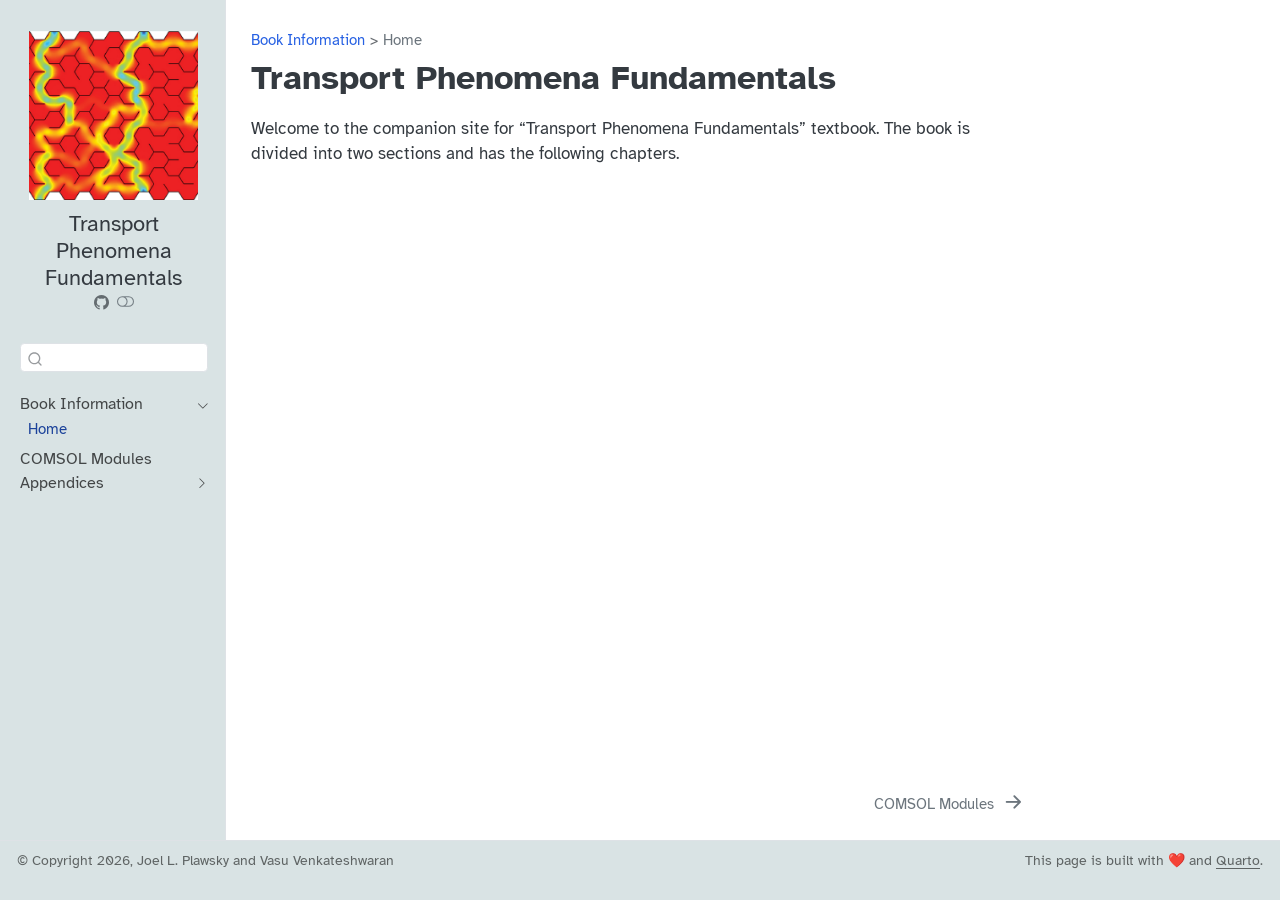
==== commit 1e502e9a: "Deploying to gh-pages from @ TPF-Lab/textbook-companion-site@2d68f39b60d03430cafb0aeda2c0b31adc17e68" ====
--- a/index.html
+++ b/index.html
@@ -42,9 +42,9 @@
 <link href="site_libs/quarto-html/quarto-syntax-highlighting-ed96de9b727972fe78a7b5d16c58bf87.css" rel="stylesheet" class="quarto-color-scheme-extra" id="quarto-text-highlighting-styles">
 <script src="site_libs/bootstrap/bootstrap.min.js"></script>
 <link href="site_libs/bootstrap/bootstrap-icons.css" rel="stylesheet">
-<link href="site_libs/bootstrap/bootstrap-c2522142cf1666709ed52864dadb5257.min.css" rel="stylesheet" append-hash="true" class="quarto-color-scheme" id="quarto-bootstrap" data-mode="light">
-<link href="site_libs/bootstrap/bootstrap-dark-dd92f38795a11cc44db09f8826508d7a.min.css" rel="stylesheet" append-hash="true" class="quarto-color-scheme quarto-color-alternate" id="quarto-bootstrap" data-mode="dark">
-<link href="site_libs/bootstrap/bootstrap-c2522142cf1666709ed52864dadb5257.min.css" rel="stylesheet" append-hash="true" class="quarto-color-scheme-extra" id="quarto-bootstrap" data-mode="light">
+<link href="site_libs/bootstrap/bootstrap-d013608d390898327a32711e2953b8cd.min.css" rel="stylesheet" append-hash="true" class="quarto-color-scheme" id="quarto-bootstrap" data-mode="light">
+<link href="site_libs/bootstrap/bootstrap-dark-95db613fcb825bb3ec44bdaa0475f774.min.css" rel="stylesheet" append-hash="true" class="quarto-color-scheme quarto-color-alternate" id="quarto-bootstrap" data-mode="dark">
+<link href="site_libs/bootstrap/bootstrap-d013608d390898327a32711e2953b8cd.min.css" rel="stylesheet" append-hash="true" class="quarto-color-scheme-extra" id="quarto-bootstrap" data-mode="light">
 <script id="quarto-search-options" type="application/json">{
   "location": "sidebar",
   "copy-button": false,
@@ -464,7 +464,7 @@
     }
       var localhostRegex = new RegExp(/^(?:http|https):\/\/localhost\:?[0-9]*\//);
       var mailtoRegex = new RegExp(/^mailto:/);
-        var filterRegex = new RegExp("https:\/\/tpf-site\.github\.io\/website\/");
+        var filterRegex = new RegExp("https:\/\/tpf-lab\.github\.io\/textbook-companion-site\/");
       var isInternal = (href) => {
           return filterRegex.test(href) || localhostRegex.test(href) || mailtoRegex.test(href);
       }
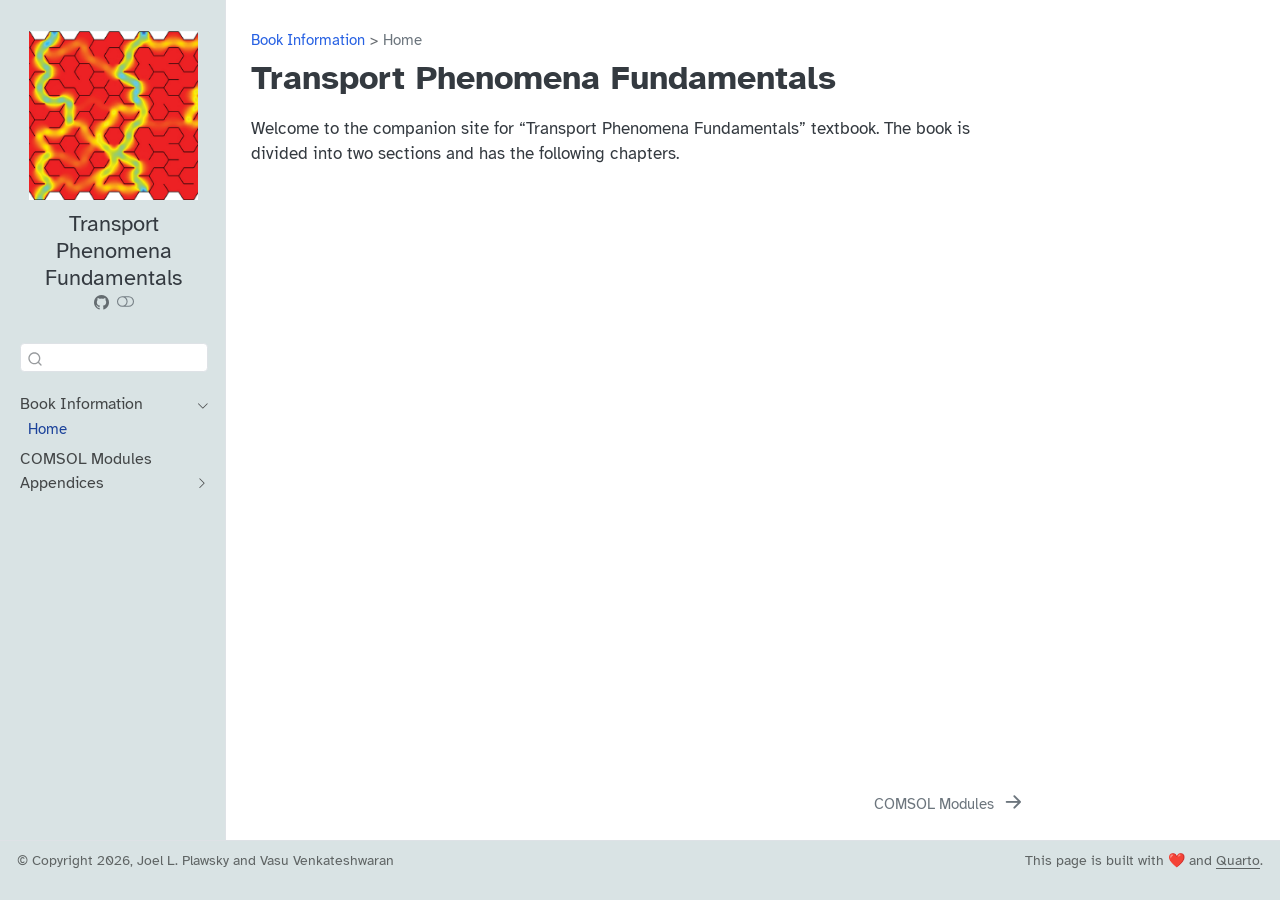
==== commit 876cab05: "Deploying to gh-pages from @ TPF-Lab/textbook-companion-site@ac9f60a67fb750d56a1c1169a4f4ec29e055cc2" ====
--- a/index.html
+++ b/index.html
@@ -42,9 +42,9 @@
 <link href="site_libs/quarto-html/quarto-syntax-highlighting-ed96de9b727972fe78a7b5d16c58bf87.css" rel="stylesheet" class="quarto-color-scheme-extra" id="quarto-text-highlighting-styles">
 <script src="site_libs/bootstrap/bootstrap.min.js"></script>
 <link href="site_libs/bootstrap/bootstrap-icons.css" rel="stylesheet">
-<link href="site_libs/bootstrap/bootstrap-d013608d390898327a32711e2953b8cd.min.css" rel="stylesheet" append-hash="true" class="quarto-color-scheme" id="quarto-bootstrap" data-mode="light">
-<link href="site_libs/bootstrap/bootstrap-dark-95db613fcb825bb3ec44bdaa0475f774.min.css" rel="stylesheet" append-hash="true" class="quarto-color-scheme quarto-color-alternate" id="quarto-bootstrap" data-mode="dark">
-<link href="site_libs/bootstrap/bootstrap-d013608d390898327a32711e2953b8cd.min.css" rel="stylesheet" append-hash="true" class="quarto-color-scheme-extra" id="quarto-bootstrap" data-mode="light">
+<link href="site_libs/bootstrap/bootstrap-0e4081a21d45b4e62493b4633d432d44.min.css" rel="stylesheet" append-hash="true" class="quarto-color-scheme" id="quarto-bootstrap" data-mode="light">
+<link href="site_libs/bootstrap/bootstrap-dark-1d304675d3391621a24298c1c9b5b318.min.css" rel="stylesheet" append-hash="true" class="quarto-color-scheme quarto-color-alternate" id="quarto-bootstrap" data-mode="dark">
+<link href="site_libs/bootstrap/bootstrap-0e4081a21d45b4e62493b4633d432d44.min.css" rel="stylesheet" append-hash="true" class="quarto-color-scheme-extra" id="quarto-bootstrap" data-mode="light">
 <script id="quarto-search-options" type="application/json">{
   "location": "sidebar",
   "copy-button": false,
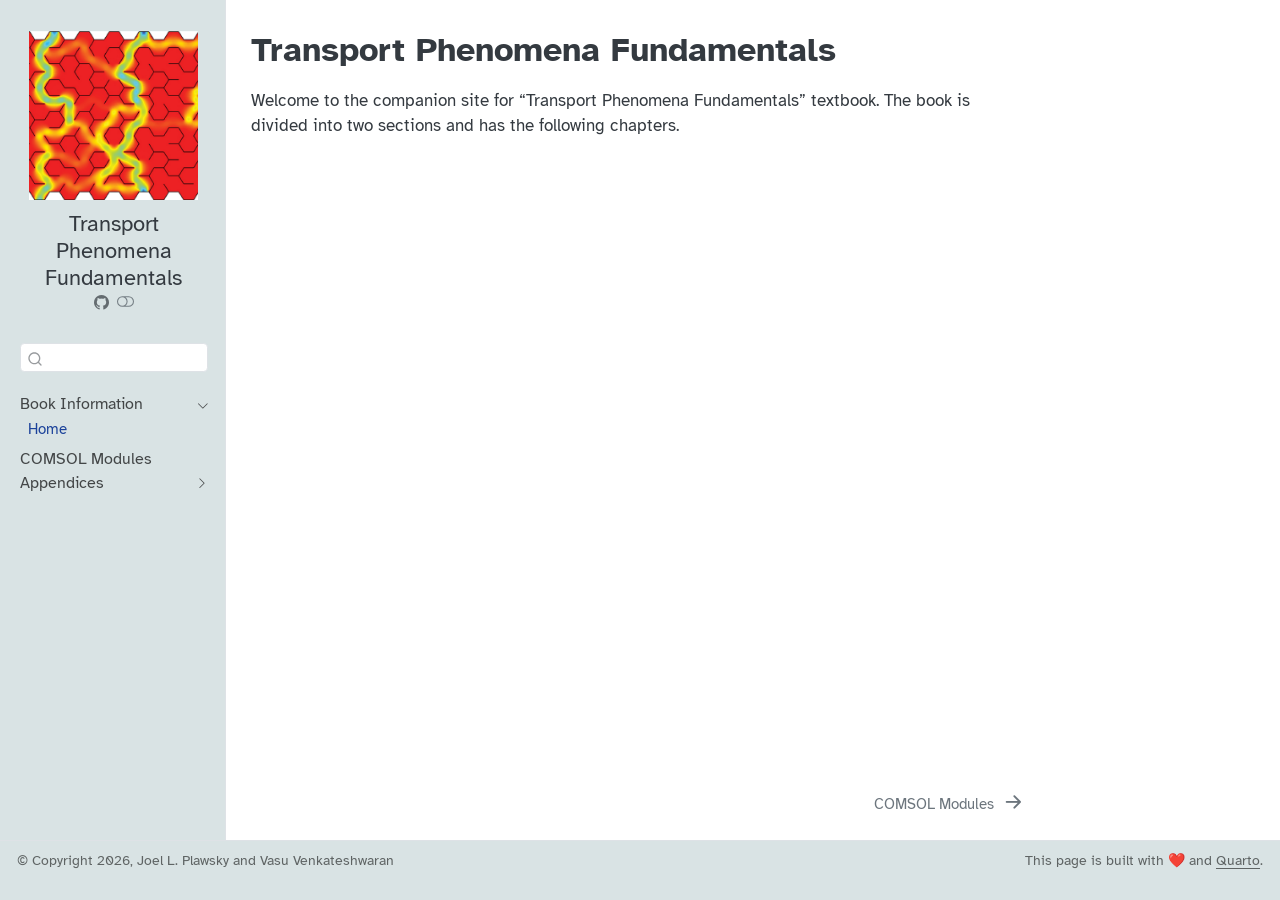
==== commit 7c4fc21a: "Deploying to gh-pages from @ TPF-Lab/textbook-companion-site@e613be245f3a044b2b93f39553d718fb1858ca1" ====
--- a/index.html
+++ b/index.html
@@ -42,9 +42,9 @@
 <link href="site_libs/quarto-html/quarto-syntax-highlighting-ed96de9b727972fe78a7b5d16c58bf87.css" rel="stylesheet" class="quarto-color-scheme-extra" id="quarto-text-highlighting-styles">
 <script src="site_libs/bootstrap/bootstrap.min.js"></script>
 <link href="site_libs/bootstrap/bootstrap-icons.css" rel="stylesheet">
-<link href="site_libs/bootstrap/bootstrap-0e4081a21d45b4e62493b4633d432d44.min.css" rel="stylesheet" append-hash="true" class="quarto-color-scheme" id="quarto-bootstrap" data-mode="light">
-<link href="site_libs/bootstrap/bootstrap-dark-1d304675d3391621a24298c1c9b5b318.min.css" rel="stylesheet" append-hash="true" class="quarto-color-scheme quarto-color-alternate" id="quarto-bootstrap" data-mode="dark">
-<link href="site_libs/bootstrap/bootstrap-0e4081a21d45b4e62493b4633d432d44.min.css" rel="stylesheet" append-hash="true" class="quarto-color-scheme-extra" id="quarto-bootstrap" data-mode="light">
+<link href="site_libs/bootstrap/bootstrap-d013608d390898327a32711e2953b8cd.min.css" rel="stylesheet" append-hash="true" class="quarto-color-scheme" id="quarto-bootstrap" data-mode="light">
+<link href="site_libs/bootstrap/bootstrap-dark-95db613fcb825bb3ec44bdaa0475f774.min.css" rel="stylesheet" append-hash="true" class="quarto-color-scheme quarto-color-alternate" id="quarto-bootstrap" data-mode="dark">
+<link href="site_libs/bootstrap/bootstrap-d013608d390898327a32711e2953b8cd.min.css" rel="stylesheet" append-hash="true" class="quarto-color-scheme-extra" id="quarto-bootstrap" data-mode="light">
 <script id="quarto-search-options" type="application/json">{
   "location": "sidebar",
   "copy-button": false,
@@ -250,9 +250,9 @@
       <button type="button" class="quarto-btn-toggle btn" data-bs-toggle="collapse" role="button" data-bs-target=".quarto-sidebar-collapse-item" aria-controls="quarto-sidebar" aria-expanded="false" aria-label="Toggle sidebar navigation" onclick="if (window.quartoToggleHeadroom) { window.quartoToggleHeadroom(); }">
         <i class="bi bi-layout-text-sidebar-reverse"></i>
       </button>
-        <nav class="quarto-page-breadcrumbs" aria-label="breadcrumb"><ol class="breadcrumb"><li class="breadcrumb-item"><a href="./index.html">Book Information</a></li><li class="breadcrumb-item"><a href="./index.html">Home</a></li></ol></nav>
-        <a class="flex-grow-1" role="navigation" data-bs-toggle="collapse" data-bs-target=".quarto-sidebar-collapse-item" aria-controls="quarto-sidebar" aria-expanded="false" aria-label="Toggle sidebar navigation" onclick="if (window.quartoToggleHeadroom) { window.quartoToggleHeadroom(); }">      
-        </a>
+        <a class="flex-grow-1 no-decor" role="navigation" data-bs-toggle="collapse" data-bs-target=".quarto-sidebar-collapse-item" aria-controls="quarto-sidebar" aria-expanded="false" aria-label="Toggle sidebar navigation" onclick="if (window.quartoToggleHeadroom) { window.quartoToggleHeadroom(); }">      
+          <h1 class="quarto-secondary-nav-title">Transport Phenomena Fundamentals</h1>
+        </a>     
       <button type="button" class="btn quarto-search-button" aria-label="Search" onclick="window.quartoOpenSearch();">
         <i class="bi bi-search"></i>
       </button>
@@ -335,9 +335,9 @@
 <main class="content" id="quarto-document-content">
 
 
-<header id="title-block-header" class="quarto-title-block default"><nav class="quarto-page-breadcrumbs quarto-title-breadcrumbs d-none d-lg-block" aria-label="breadcrumb"><ol class="breadcrumb"><li class="breadcrumb-item"><a href="./index.html">Book Information</a></li><li class="breadcrumb-item"><a href="./index.html">Home</a></li></ol></nav>
+<header id="title-block-header" class="quarto-title-block default">
 <div class="quarto-title">
-<h1 class="title">Transport Phenomena Fundamentals</h1>
+<h1 class="title d-none d-lg-block">Transport Phenomena Fundamentals</h1>
 </div>
 
 
